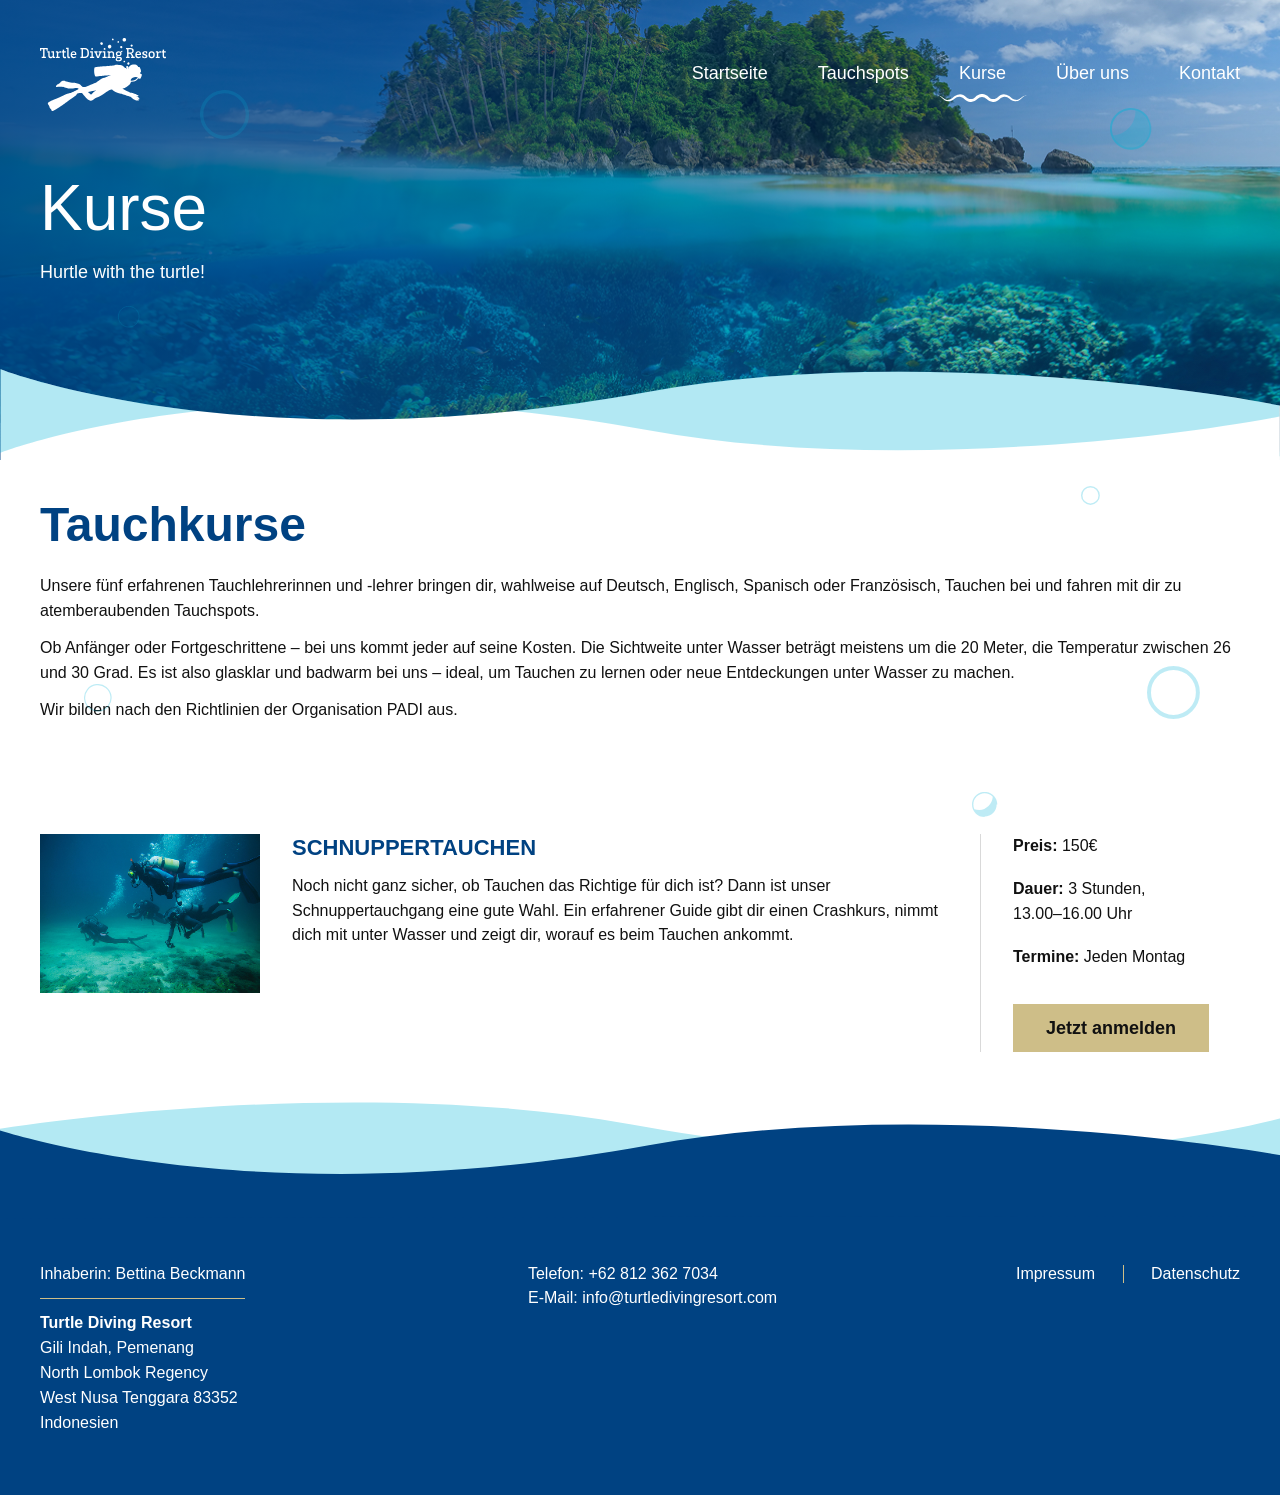
==== kurse.html @ 562fc9d9 "Build kurse page layout and course cards" ====
<!doctype html>
<html lang="de">
  <head>
    <meta charset="UTF-8" />
    <meta name="viewport" content="width=device-width, initial-scale=1.0" />
    <title>Turtle Diving Resort</title>
    <link rel="stylesheet" href="styles.css" />
  </head>
  <body>
    <header class="sticky-header">
  <div class="container">
    <a class="logo" href="index.html">
      <img src="assets/icons/sticky-logo.svg" alt="Turtle Diving Resort">
    </a>

    <nav>
  <ul>
    <li><a href="index.html">Startseite</a></li>
    <li><a href="tauchspots.html">Tauchspots</a></li>
    <li><a href="kurse.html" class="active">Kurse</a></li>
    <li><a href="ueber-uns.html">Über uns</a></li>
    <li><a href="kontakt.html">Kontakt</a></li>
  </ul>
</nav>
  </div>
</header>
    <div class="bubble-layer">
     <img src="assets/svg/bubble-1.svg" class="bubble bubble-1" alt="">
     <img src="assets/svg/bubble-2.svg" class="bubble bubble-2" alt="">
     <img src="assets/svg/bubble-3.svg" class="bubble bubble-3" alt="">
     <img src="assets/svg/bubble-4.svg" class="bubble bubble-4" alt="">
     <img src="assets/svg/bubble-5.svg" class="bubble bubble-4" alt="">
     
     <img src="assets/svg/bubble-6.svg" class="bubble bubble-6" alt="">
     <img src="assets/svg/bubble-7.svg" class="bubble bubble-7" alt="">
     <img src="assets/svg/bubble-8.svg" class="bubble bubble-8" alt="">
    </div>
    <header class="site-header">
      <a class="logo" href="#top" aria-label="Turtle Diving Resort Startseite">
        <img src="assets/icons/Logo.svg" alt="Turtle Diving Resort" />
      </a>
      <nav class="main-nav" aria-label="Hauptnavigation">
  <a href="index.html">Startseite</a>
  <a href="tauchspots.html">Tauchspots</a>
  <a class="active" href="kurse.html">Kurse</a>
  <a href="ueber-uns.html">Über uns</a>
  <a href="kontakt.html">Kontakt</a>
</nav>
    </header>

    <main id="top">
      <section class="subpage-hero" aria-labelledby="hero-title">

  <div class="container subpage-hero-content">
    <h1>Kurse</h1>

    <p>
      Hurtle with the turtle!
    </p>
  </div>

  <img
    class="subpage-hero-wave"
    src="assets/icons/hero.wave_tauchspots.svg"
    alt=""
    aria-hidden="true"
  >

</section>

<section class="kurse-intro section">
  <div class="container">

   <h2>
  Tauch<span class="semi-bold">kurse</span>
</h2>

    <p>
      Unsere fünf erfahrenen Tauchlehrerinnen und -lehrer bringen dir,
      wahlweise auf Deutsch, Englisch, Spanisch oder Französisch,
      Tauchen bei und fahren mit dir zu atemberaubenden Tauchspots.
    </p>

    <p>
      Ob Anfänger oder Fortgeschrittene – bei uns kommt jeder auf seine
      Kosten. Die Sichtweite unter Wasser beträgt meistens um die 20 Meter,
      die Temperatur zwischen 26 und 30 Grad. Es ist also glasklar und
      badwarm bei uns – ideal, um Tauchen zu lernen oder neue Entdeckungen
      unter Wasser zu machen.
    </p>

    <p>
      Wir bilden nach den Richtlinien der Organisation PADI aus.
    </p>

  </div>
</section>

<section class="kurse-list section">
  <div class="container">

    <section class="course-card">

      <div class="course-image">
        <img src="assets/images/kurse-Schnuppertauchen.jpg" alt="Schnuppertauchen">
      </div>

      <div class="course-content">
        <h3>SCHNUPPERTAUCHEN</h3>

        <p>
          Noch nicht ganz sicher, ob Tauchen das Richtige für dich ist?
          Dann ist unser Schnuppertauchgang eine gute Wahl. Ein erfahrener
          Guide gibt dir einen Crashkurs, nimmt dich mit unter Wasser und
          zeigt dir, worauf es beim Tauchen ankommt.
        </p>
      </div>

      <div class="course-meta">
        <p><strong>Preis:</strong> 150€</p>
        <p><strong>Dauer:</strong> 3 Stunden,<br>13.00–16.00 Uhr</p>
        <p><strong>Termine:</strong> Jeden Montag</p>

        <a class="button" href="#formular">
          Jetzt anmelden
        </a>
      </div>

    </section>

  </div>
</section>

    <footer class="site-footer subpage-footer">
      <div class="container footer-grid">
        <div>
          <p class="footer-owner">Inhaberin: Bettina Beckmann</p>
          <p><strong>Turtle Diving Resort</strong><br />Gili Indah, Pemenang<br />North Lombok Regency<br />West Nusa Tenggara 83352<br />Indonesien</p>
        </div>
        <div>
          <p>Telefon: +62 812 362 7034</p>
          <p>E-Mail: info@turtledivingresort.com</p>
        </div>
        <nav aria-label="Rechtliches">
          <a href="#top">Impressum</a>
          <a href="#top">Datenschutz</a>
        </nav>
        </div>
    </footer>
    <script src="main.js"></script>
  </body>
</html>
---- styles.css ----
:root {
  --blue: #004282;
  --deep-blue: #003166;
  --water: #00b7cd;
  --sand: #cebe88;
  --light: #f8f8f8;
  --text: #111111;
  --muted: #5d6670;
  --max: 1200px;
  --section: clamp(72px, 9vw, 116px);
}

* {
  box-sizing: border-box;
}

html {
  scroll-behavior: smooth;
}

body {
  margin: 0;
  color: var(--text);
  font-family: Inter, Arial, Helvetica, sans-serif;
  font-size: 16px;
  line-height: 1.55;
  background: #ffffff;
}

.sticky-header {
  position: fixed;
  top: -120px;
  left: 0;
  width: 100%;
  background: #ffffff;
  box-shadow: 0 4px 20px rgba(0, 0, 0, 0.08);
  z-index: 9999;
  transition: top 0.4s ease;
}

.sticky-header.show {
  top: 0;
}

.sticky-header .container {
  display: flex;
  justify-content: space-between;
  align-items: center;
  height: 85px;
  max-width: 1200px;
  margin: 0 auto;
  padding: 0 2rem;
}

.sticky-header .logo {
  display: flex;
  align-items: center;
  width: 120px;
  min-width: 120px;
}

.sticky-header .logo img {
  display: block;
  width: 120px;
  height: auto;
  filter: none;
}

.sticky-header nav ul {
  display: flex;
  align-items: center;
  gap: 4rem;
  list-style: none;
  margin: 0;
  padding: 0;
}

.sticky-header nav a {
  position: relative;
  text-decoration: none;
  color: #004b93;
  font-size: 1.1rem;
}

.sticky-header nav a.active::after {
  content: "";
  position: absolute;
  left: 50%;
  bottom: -18px;
  width: 90px;
  height: 8px;
  transform: translateX(-50%);
  background-image: url("assets/icons/wave_sticky_menu.svg");
  background-repeat: no-repeat;
  background-position: center;
  background-size: contain;
}
img {
  display: block;
  max-width: 100%;
}

a {
  color: inherit;
  text-decoration: none;
}

h1,
h2,
h3,
p {
  margin: 0;
}

h1 {
  color: #ffffff;
  font-size: clamp(42px, 7vw, 64px);
  font-weight: 400;
  line-height: 1.2;
  max-width: 640px;
}

h1 strong {
  font-weight: 800;
}

h2 {
  color: var(--blue);
  font-size: clamp(32px, 5vw, 48px);
  line-height: 1.05;
  margin-bottom: 18px;
}

h3 {
  color: var(--blue);
  font-size: 22px;
  line-height: 1.25;
  text-transform: uppercase;
}

.keep-regular {
  font-weight: 400;
}

.container {
  width: min(var(--max), calc(100% - 40px));
  margin-inline: auto;
}

.intro-content {
  max-width: 1200px;
}

.intro-content p {
  max-width: 820px;
}

.section {
  padding-block: 80px;
}

.nature {
  margin-top: 80px;
}

.nature-content {
  align-items: flex-start;
  gap: 48px;
}


.section-lead {
  max-width: 792px;
  margin-bottom: 32px;
  font-size: 18px;
  line-height: 1.45;
}

.button,
.small-button {
  display: inline-flex;
  min-height: 48px;
  align-items: center;
  justify-content: center;
  border: 0.75px solid transparent;
  background: var(--sand);
  color: #111111;
  cursor: pointer;
  font: 700 18px/1 Inter, Arial, sans-serif;
  padding: 14px 32px;
  transition: background-color 0.3s ease, transform 0.2s ease, border-color 0.2s ease;
}

.small-button {
  min-height: 48px;
  font-size: 18px;
  padding-inline: 32px;
}

.button:hover,
.small-button:hover {
  background-color: #17b4d6;
}

.button:active,
.small-button:active {
  background-color: #ffffff;
  border-color: #000000;
  transform: scale(0.98);
}

.centered {
  display: flex;
  justify-content: center;
  margin-top: 32px;
}

.site-header {
  position: absolute;
  top: 0;
  left: 0;
  z-index: 20;
  display: flex;
  width: 100%;
  min-height: 124px;
  align-items: flex-start;
  justify-content: space-between;
  padding: 38px max(24px, calc((100vw - var(--max)) / 2)) 0;
  background: transparent;
}

.logo img {
  width: 126px;
  height: auto;
  filter: brightness(0) invert(1);
}

.main-nav {
  display: flex;
  align-items: center;
  gap: clamp(18px, 4vw, 50px);
  color: #ffffff;
  font-size: 18px;
  line-height: 1;
  white-space: nowrap;
  padding-top: 26px;
}

.main-nav a {
  position: relative;
  display: inline-flex;
  justify-content: center;
  padding-bottom: 20px;
}

.main-nav a.active::after {
  content: "";
  position: absolute;
  bottom: 0;
  left: 50%;
  width: 90px;
  height: 8px;
  background: url("assets/icons/Startseite_menu_wave_long.svg") center / contain no-repeat;
  transform: translateX(-50%);
}

.hero {
  position: relative;
  height: 860px;
  display: grid;
  align-items: start;
  overflow: hidden;
  background: #ffffff;
}

.hero-back-wave,
.hero-video-shape {
  position: absolute;
  top: -90px;
  left: 0;
  width: 100%;
  height: calc(100% + 90px);
}

.hero-back-wave {
  z-index: 0;
  transform: translateY(-19px);
}

.hero-video-shape {
  z-index: 1;
}

.hero-video {
  width: 100%;
  height: 100%;
  object-fit: cover;
  object-position: center center;
}

.hero-video-overlay {
  position: absolute;
  inset: 0;
  background:
    linear-gradient(90deg, rgba(0, 44, 96, 0.9) 0%, rgba(0, 82, 157, 0.56) 48%, rgba(0, 55, 104, 0.18) 100%),
    linear-gradient(180deg, rgba(0, 25, 62, 0.26) 0%, rgba(0, 61, 128, 0.06) 38%, rgba(0, 56, 116, 0.78) 100%);
}

.hero-content {
  position: relative;
  z-index: 2;
  padding-top: 350px;
  padding-bottom: 0;
}

.hero-content p {
  max-width: 600px;
  margin: 10px 0 34px;
  color: #ffffff;
  font-size: 18px;
  line-height: 1.45;
}

#hero-title {
  font-weight: 400;
}

#hero-title .semi-bold {
  font-weight: 600;
}

.intro {
  padding-top: 54px;
}

.intro.section {
  padding-bottom: 0px;
}

.intro p + p {
  margin-top: 22px;
}

.nature {
  padding-top: 40px;
  position: relative;
  background: var(--light);
  overflow: hidden;
}

.nature-image {
  height: 378px;
}

.nature-image img {
  width: 100%;
  height: 100%;
  object-fit: cover;
}

.nature-content {
  display: grid;
  grid-template-columns: 168px minmax(0, 690px);
  gap: 36px;
  align-items: center;
  padding-block: 40px 60px;
}

.nature-content p span {
  font-weight: 600;
}

.nature-content p + p {
  margin-top: 32px;
}

.nature-content h2 {
  font-weight: 400;
}

.nature-content h2 span {
  font-weight: 600;
}

.nature-coral {
  position: absolute;
  right: 0px;
  top: 0px;

  width: 250px;
  height: auto;
  z-index: 3;
}

.turtle-badge {
  display: grid;
  width: 170px;
  height: 170px;
  place-items: center;
  border-radius: 50%;
  background: #00B4D8;
}

.turtle-badge img {
  width: 112px;
  height: auto;
  object-fit: contain;
}

.feature-band {
  position: relative;
  width: 100vw;
  height: 550px;
  overflow: visible;
}

.feature-band img {
  width: 100%;
  height: 100%;
  object-fit: cover;
  object-position: center -500px;
}

.feature-band:before {
  content: "";
  position: absolute;
  left: 0;
  top: -100px;
  width: 100%;
  height: 220px;

  background: url(assets/icons/wave-peudo.svg)
    center bottom / 100% 100% no-repeat;

  z-index: 2;
}

.feature-band::after {
  content: "";
  position: absolute;
  inset: 0;

  background: linear-gradient(
    90deg,
    rgba(0, 199, 255, 0.92) 0%,
    rgba(0, 199, 255, 0.75) 35%,
    rgba(0, 199, 255, 0.35) 60%,
    rgba(0, 199, 255, 0) 100%
  );

  z-index: 1;
}

.feature-slider {
  position: absolute;
  inset: 0;
  isolation: isolate;
  width: 100%;
  height: 100%;
}
.feature-slider img {
  position: absolute;
  inset: 0;

  width: 100%;
  height: 100%;

  object-fit: cover;
  object-position: center -500px;

  opacity: 0;
  transition: opacity 0.8s ease;

  display: block;
}

.feature-slider img.active {
  opacity: 1;
}

.feature-overlay {
  position: absolute;
  inset: 0;
  z-index: 1;

}

.feature-copy {
  padding-top: 40px;
  position: absolute;
  inset: 0;
  z-index: 3;

  display: flex;
  flex-direction: column;
  align-items: flex-start;
  justify-content: center;
}

.feature-copy h2 {
  max-width: 700px;
  color: #FFF;
  font-family: Inter, sans-serif;
  font-size: 50px;
  font-style: normal;
  font-weight: 400;
  line-height: 64px;
  margin-bottom: 30px;
}

.feature-copy h2 span {
  font-weight: 600;
}

.slider-arrow {
  position: absolute;
  top: 50%;
  transform: translateY(-50%);
  z-index: 4;

  background: none;
  border: none;
  padding: 0;
  cursor: pointer;
}

.slider-arrow-left {
  left: 300px;
}

.slider-arrow-right {
  right: 300px;
}
.slider-arrow-right svg {
  transform: rotate(180deg);
}

.slider-arrow svg path:first-child {
  transition: fill-opacity 0.3s ease;
}

.slider-arrow:hover svg path:first-child {
  fill-opacity: 1;
}
.slider-dots {
  position: absolute;
  bottom: 50px;
  left: 50%;
  transform: translateX(-50%);
  z-index: 4;

  display: flex;
  gap: 10px;
}

.slider-dots span {
  width: 10px;
  height: 10px;
  border-radius: 50%;
  background: #ffffff;
}

.slider-dots span.active {
  background: #00C7FF;
}

.spots {
  background: #ffffff;
}

.spot-grid {
  display: grid;
  grid-template-columns: repeat(6, 1fr);
  gap: 12px;
}

.spot-card {
  position: relative;
  min-height: 374px;
  grid-column: span 2;
  overflow: hidden;
}

.spot-card.wide {
  grid-column: span 3;
}

.spot-card img {
  width: 100%;
  height: 100%;
  min-height: 374px;
  object-fit: cover;
}

.spot-card::after {
  content: "";
  position: absolute;
  inset: 0;
  background: linear-gradient(
    180deg,
    rgba(0, 66, 130, 0) 20%,
    rgba(0, 66, 130, 0.94) 96%
  );
  transition: background 0.8s cubic-bezier(0.22, 1, 0.36, 1);
}

.spot-card:hover::after {
  background: linear-gradient(
    180deg,
    rgba(0, 66, 130, 0.10) 0%,
    rgba(0, 66, 130, 0.70) 55%,
    rgba(0, 66, 130, 0.98) 100%
  );
}

.spot-card div {
  position: absolute;
  z-index: 1;
  right: 24px;
  bottom: 24px;
  left: 24px;
}

.spot-card h3 {
  color: #ffffff;
  margin-bottom: 16px;
}

.spot-description {
  color: #ffffff;
  font-size: 18px;
  opacity: 0;
  max-height: 0;
  overflow: hidden;
  margin: 0;
  line-height: 1.5;
  transition: opacity 0.35s ease, max-height 0.35s ease, margin 0.35s ease;
}

.spot-card:hover .spot-description {
  opacity: 1;
  max-height: 120px;
  margin: 0 0 16px;
}

.spot-card h3 {
  transition: margin-bottom 0.35s ease;
}

.spot-card:hover h3 {
  margin-bottom: 12px;
}

.courses {
  position: relative;
  overflow: visible;
  background: linear-gradient(
    to bottom,
    #00b4d8 -40%,
    #53cde4 0%,
    #a9e5ef 25%,
    #dff4f8 50%,
    #f8f8f8 100%
  );
}

.courses > .container:first-child {
  padding-top: 60px;
}

.courses::before {
  content: "";
  position: absolute;
  left: 0;
  top: -100px;
  width: 100%;
  height: 220px;
  background-image: url("./assets/icons/wave-peudo-kurse.svg");
  background-repeat: no-repeat;
  background-position: center bottom;
  background-size: 100% 100%;
  z-index: 10;
  pointer-events: none;
}

.two-column {
  display: grid;
  grid-template-columns: 520px 1fr;
  gap: 38px;
  align-items: start;
  margin-bottom: 70px;
}

.course-photo img {
  width: 100%;
  height: 309.47px;
  object-fit: cover;
  display: block;
}

.course-highlight {
  font-weight: 500;
}

.eyebrow {
  color: var(--blue);
  font-size: 18px;
  font-weight: 700;
  text-transform: uppercase;
  margin-bottom: 12px;
}

.course-intro p:not(.eyebrow) {
  margin-bottom: 24px;
}

.course-list {
  display: grid;
  gap: 0;
}

.course-row {
  display: grid;
  grid-template-columns: 110px minmax(220px, 1fr) minmax(300px, 1.35fr) auto;
  gap: 22px;
  align-items: center;
  min-height: 120px;
  border-bottom: 2px solid #d8d8d8;
  padding: 22px 0;
}

.course-row img {
  width: 94px;
  max-height: 100px;
  object-fit: contain;
}

.course-row dl {
  display: grid;
  gap: 3px;
  margin: 0;
}

.course-row dl div {
  display: grid;
  grid-template-columns: 82px 1fr;
  gap: 8px;
}

.course-row dt {
  color: var(--blue);
  font-weight: 700;
}

.course-row dd {
  margin: 0;
}

.booking {
  position: relative;
  overflow: visible;
  background-color: #ffffff;
}

.booking::after {
  content: "";
  position: absolute;
  right: -180px;
  top: 60px;
  width: 580px;
  height: 580px;
  background: url("./assets/icons/Coral_buchen.svg") no-repeat center;
  background-size: contain;
  transform: rotate(-15deg);
  pointer-events: none;
}

.form-grid,
.contact-form {
  display: grid;
  grid-template-columns: repeat(2, minmax(0, 384px));
  gap: 28px 16px;
  margin-top: 30px;
}

label {
  display: grid;
  gap: 8px;
  color: #111111;
  font-size: 16px;
  font-weight: 400;
}

input,
select,
textarea {
  width: 100%;
  min-height: 44px;
  padding: 10px 14px;
  border: none;
  background: #e9e9e9;
  color: #111111;
  font: inherit;
  box-sizing: border-box;
}

select {
  appearance: none;
  -webkit-appearance: none;
  -moz-appearance: none;

  background-color: #e9e9e9;
  background-image: url("./assets/svg/dropdown.svg");
  background-repeat: no-repeat;
  background-position: right 20px center;
  background-size: 12px;

  padding-right: 48px;
}

textarea {
  min-height: 140px;
  resize: vertical;
}

.full {
  grid-column: 1 / -1;
}

.checkbox {
  display: grid;
  grid-template-columns: 24px 1fr;
  gap: 12px;
  align-items: start;
  color: #111111;
  font-size: 16px;
  font-weight: 400;
  line-height: 1.5;
  max-width: 820px;
}

.checkbox input {
  appearance: none;
  -webkit-appearance: none;

  width: 24px;
  height: 24px;
  min-width: 24px;
  min-height: 24px;
  margin: 0;
  padding: 0;

  background: #e9e9e9;
  border: none;
  box-sizing: border-box;
  cursor: pointer;
  position: relative;
}

.checkbox input:checked::after {
  content: "✓";
  position: absolute;
  inset: 0;
  display: flex;
  align-items: center;
  justify-content: center;
  color: #111111;
  font-size: 16px;
  font-weight: 700;
}

.booking .button {
  min-height: 48px;
  padding: 12px 24px;
  font-size: 18px;
  width: fit-content;
}

.about {
  padding-bottom: 120px;
  background: linear-gradient(
    180deg,
    #F8F8F8 0%,
    #F8F8F8 35%,
    #DFF4F8 60%,
    #A9E5EF 85%,
    #53CDE4 100%
  );
}

.about-grid {
  display: grid;
  grid-template-columns: repeat(3, 1fr);
  gap: 15px;
}

.about article {
  display: grid;
  gap: 14px;
}

.about img {
  width: 100%;
  aspect-ratio: 322 / 165;
  object-fit: cover;
}

.about h3 {
  font-size: 18px;
  line-height: 1.45;
}

.about a:not(.button) {
  color: var(--blue);
  font-weight: 700;
}

.about article {
  display: flex;
  flex-direction: column;
}

.about article h3 {
  min-height: 18px;
}

.about .centered {
  margin-top: 60px;
}

.learn-more,
.learn-more:visited {
  color: var(--blue) !important;
  font-weight: 700;
  display: inline-flex;
  align-items: center;
  gap: 8px;
  transition: color 0.3s ease;
}

.learn-more:hover,
.learn-more:focus {
  color: #111111 !important;
}

.learn-more::after {
  content: "";
  width: 16px;
  height: 16px;
  background: url("./assets/svg/arrow-right.svg")
    center / contain no-repeat;
  flex-shrink: 0;
  transition: filter 0.3s ease;
}

.learn-more:hover::after {
  filter: brightness(0);
}

.contact {
  padding-top: 60px;
  padding-bottom: 140px;
  position: relative;
  overflow: visible;
  text-align: center;
  background: #ffffff;
}


.contact .container {
  position: relative;
  z-index: 4;
}
.contact::before {
  content: "";
  position: absolute;
  left: 0;
  top: -120px;
  width: 100%;
  height: 220px;

  background: url("./assets/icons/wave-peudo-kontakt.svg")
    center bottom / 100% 100% no-repeat;

  z-index: 1;
  pointer-events: none;
}

.contact .section-lead {
  max-width: none;
  width: 100%;
  margin: 0 0 32px;
}

.contact-layout {
  display: grid;
  grid-template-columns: 1fr 320px;
  gap: 20px;
  align-items: start;
  text-align: left;
}

.contact-form {
  display: grid;
  grid-template-columns: repeat(2, 1fr);
  gap: 16px 20px;
  margin-top: 0px;
}

.contact-form textarea {
  min-height: 193px;
  resize: vertical;
}

.contact-data {
  display: grid;
  gap: 32px;
  padding: 28px 24px;
  background: #e9e9e9;
  font-style: normal;
  align-self: start;
}

.contact-data p {
  display: flex;
  align-items: flex-start;
  gap: 16px;
  margin: 0;
}

.contact-data strong {
  display: block;
  color: #111111;
  font-weight: 700;
  margin-bottom: 4px;
}

.contact-data p:nth-child(1)::before {
  content: "";
  width: 28px;
  height: 28px;
  flex-shrink: 0;
  background: url("./assets/icons/location.svg") center/contain no-repeat;
}

.contact-data p:nth-child(2)::before {
  content: "";
  width: 28px;
  height: 28px;
  flex-shrink: 0;
  background: url("./assets/icons/call.svg") center/contain no-repeat;
}

.contact-data p:nth-child(3)::before {
  content: "";
  width: 28px;
  height: 28px;
  flex-shrink: 0;
  background: url("./assets/icons/email.svg") center/contain no-repeat;
}

.contact-submit {
  grid-column: 1 / -1;
  display: flex;
  justify-content: center;
  width: 100%;
  transform: translateX(160px);
}

.contact-submit .button {
  min-height: auto;
  padding: 14px 32px;
  width: auto;
}


.site-footer {
  position: relative;
  overflow: visible;
  background: var(--blue);
  color: #ffffff;
  padding: 82px 0 60px;
}

/* Front wave */
.site-footer::before {
  content: "";
  position: absolute;
  top: -120px;
  left: -2%;
  width: 104%;
  height: 220px;

  background-image: url("./assets/icons/wave-peudo-footer.svg");
  background-repeat: no-repeat;
  background-position: center bottom;
  background-size: 100% 100%;

  z-index: 1;
  pointer-events: none;
}

/* Back wave */
.site-footer::after {
  content: "";
  position: absolute;
  left: -5%;
  top: -150px;
  width: 110%;
  height: 240px;

  background-image: url("./assets/icons/wave-peudo-footer-back.svg");
  background-repeat: no-repeat;
  background-position: center bottom;
  background-size: 100% 100%;

  z-index: 0;
  pointer-events: none;
}

/* Footer content above waves */
.site-footer > * {
  position: relative;
  z-index: 2;
}

.footer-grid {
  display: grid;
  grid-template-columns: 1.2fr 1.2fr auto;
  gap: 48px;
  align-items: start;
}

.footer-grid > div,
.footer-grid nav {
  align-self: start;
}

.footer-grid nav {
  display: flex;
  gap: 28px;
  justify-self: end;
  margin-top: 0;
  padding-top: 0;
}

.footer-grid nav a + a {
  position: relative;
  padding-left: 28px;
}

.footer-grid nav a + a::before {
  content: "";
  position: absolute;
  left: 0;
  top: 50%;
  width: 1px;
  height: 18px;
  background: #CEBE88;
  transform: translateY(-50%);
}

.footer-owner {
  display: inline-block;
  padding-bottom: 12px;
  margin-bottom: 12px;
  border-bottom: 1px solid #CEBE88;
}

.bubble-layer {
  position: absolute;
  inset: 0;
  z-index: 5;
  pointer-events: none;
  overflow: hidden;
}

.bubble {
  position: absolute;
  opacity: 0.25;
  animation: floatBubble linear infinite;
}

/* Individual bubble positions */

.bubble-1 {
  width: 50px;
  top: 10%;
  opacity: 0.18;
  left: 200px;
  animation-duration: 8s;
  animation-delay: 1s;
}

.bubble-2 {
  width: 22px;
  top: 34%;
  left: 118px;
  animation-duration: 6s;
  animation-delay: 3s;
}

.bubble-3 {
  width: 28px;
  top: 76%;
  left: 84px;
  animation-duration: 7s;
  animation-delay: 2s;
}

.bubble-4 {
  width: 42px;
  top: 12%;
  right: 10%;
  animation-duration: 9s;
  animation-delay: 0s;
}

.bubble-5 {
  width: 96px;
  top: 34%;
  right: -18px;
  animation-duration: 12s;
  animation-delay: 4s;
}

.bubble-6 {
  width: 20px;
  top: 54%;
  right: 14%;
  animation-duration: 5s;
  animation-delay: 1s;
}

.bubble-7 {
  width: 56px;
  top: 74%;
  right: 6%;
  animation-duration: 10s;
  animation-delay: 5s;
}

.bubble-8 {
  width: 26px;
  top: 88%;
  right: 22%;
  animation-duration: 6s;
  animation-delay: 2s;
}

/* Floating animation */

@keyframes floatBubble {
  0% {
    transform: translateY(40px);
    opacity: 0;
  }

  20% {
    opacity: 1;
  }

  100% {
    transform: translateY(-140px);
    opacity: 0;
  }
}

@media (max-width: 900px) {
  .site-header {
    position: static;
    flex-direction: column;
    align-items: flex-start;
    gap: 18px;
  }

  .main-nav {
    width: 100%;
    overflow-x: auto;
    padding-bottom: 6px;
  }

  .hero {
    margin-top: 0;
    height: 670px;
  }

  .nature-content,
  .two-column,
  .contact-layout,
  .footer-grid {
    grid-template-columns: 1fr;
  }

  .spot-grid,
  .about-grid {
    grid-template-columns: 1fr;
  }

  .spot-card,
  .spot-card.wide {
    grid-column: span 1;
  }

  .course-row {
    grid-template-columns: 84px 1fr;
    gap: 16px;
  }

  .course-row dl,
  .course-row .small-button {
    grid-column: 2;
  }

  .form-grid,
  .contact-form {
    grid-template-columns: 1fr;
  }
}

@media (max-width: 560px) {
  .container {
    width: min(100% - 28px, var(--max));
  }

  .hero {
    min-height: 620px;
  }

  .hero-content {
    padding-top: 20px;
  }

  .button,
  .small-button {
    width: 100%;
  }

  .nature-content {
    gap: 24px;
  }

  .course-row {
    grid-template-columns: 1fr;
  }

  .course-row dl,
  .course-row .small-button {
    grid-column: auto;
  }

  .course-row dl div {
    grid-template-columns: 74px 1fr;
  }
}


/* ==========================================================================

TAUCHSPOTS PAGE
   ---------------------------------------------------------
   Hero
   Intro
   Interactive Map
   CTA
   Footer
========================================================================== */

/* ==========================================================================

TEXT WEIGHT HELPERS

========================================================================== */

.keep-regular {
  font-weight: 400;
}

.semi-bold {
  font-weight: 600;
}

.bold {
  font-weight: 700;
}

.extra-bold {
  font-weight: 800;
}

.subpage-hero {
  position: relative;
  height: 460px;
  overflow: hidden;

  background-image:
    linear-gradient(
      90deg,
      rgba(0, 66, 130, 0.85) 0%,
      rgba(0, 66, 130, 0.55) 40%,
      rgba(0, 66, 130, 0.15) 100%
    ),
    url("assets/images/tauchspots-hero.jpg");

  background-size: cover;
  background-position: center;
}



.subpage-hero-content {
  position: relative;
  z-index: 2;
  padding-top: 170px;
}

.subpage-hero-content h1 {
  color: #ffffff;
  margin-bottom: 12px;
}

.subpage-hero-content p {
  color: #ffffff;
  max-width: 600px;
  font-size: 18px;
  line-height: 1.45;
  font-weight: 400;
}

.subpage-hero-wave {
  position: absolute;
  left: 0;
  bottom: -1px;
  width: 100%;
  z-index: 3;
  pointer-events: none;
}

.tauchspots-intro {
  position: relative;
  background: #ffffff;
  padding-top: 40px;
  padding-bottom: 0;
  margin-bottom: 24px;
}

.tauchspots-intro p {
  max-width: 820px;
  font-size: 18px;
  line-height: 1.5;
}

.tauchspots-map {
  margin: 0;
  padding-bottom: 0px;
}

.map-wrapper {
  display: grid;
  grid-template-columns: 58% 42%;
  gap: 0;
}

.map-area {
  position: relative;
}

.tauchspots-map-svg {
  width: 100%;
  display: block;
}

.spot-info-card {
  position: relative;
  background: #f3f3f3;
  padding: 24px;
}

.spot-info-image {
  width: 90px;
  height: 90px;

  border-radius: 50%;
  object-fit: cover;
  display: block;

  margin-top: 0;
  margin-left: 18px;
  margin-bottom: 24px;
}

.spot-number {
  position: absolute;

  top: 16px;
  left: 16px;

  width: 40px;
  height: 40px;

  border-radius: 50%;

  background: #00B4D8;
  color: #ffffff;

  display: flex;
  align-items: center;
  justify-content: center;

  font-size: 20px;
  font-weight: 700;

  z-index: 100;
}

.spot-info-card h3 {
  margin-bottom: 12px;
}

.spot-thumbnails {
  display: grid;
  grid-template-columns: repeat(5, 1fr);
  gap: 10px;
  margin-top: 16px;
}

.thumbnail-card {
  position: relative;
}

.thumbnail-card img {
  width: 100%;
  height: 132px;
  object-fit: cover;
  display: block;
}

.thumbnail-card h3 {
  text-align: center;
  margin-top: 12px;
  font-size: 18px;
}

.thumb-number {
  position: absolute;
  top: 10px;
  left: 10px;

  width: 34px;
  height: 34px;

  border-radius: 50%;
  background: #000;
  color: #fff;

  display: flex;
  align-items: center;
  justify-content: center;
}

.pin {
  position: absolute;
  width: 32px;
  height: auto;
  z-index: 20;
}

.pin-1 {
  top: 10%;
  left: 35%;
}

.pin-2 {
  top: 20%;
  left: 31%;
}

.pin-3 {
  top: 40%;
  left: 7%;
}

.pin-4 {
  top: 75%;
  left: 21%;
}

.pin-5 {
  top: 30%;
  left: 55%;
}

.centered {
  padding-bottom: 180px;
}

.thumbnail-card.active .thumb-number {
  background: #00B4D8;
  color: #ffffff;
}

.pin.active {
  filter: none;
}

.thumb-number {
  background: #000000;
  color: #ffffff;
}

.thumbnail-card.active .thumb-number {
  background: #00B4D8;
  color: #ffffff;
}

/* ==========================================================================
   KURSE
   TAUCHKURSE & ANMELDUNG
   ==========================================================================

   Aufbau:

   1. Subpage Hero
   2. Tauchkurse
   3. Kursübersicht
   4. Kursanmeldung
   5. Footer

   ========================================================================== */

.kurse-intro {
  padding-top: 40px;
  padding-bottom: 20px;
}

.kurse-intro h2 {
  margin-bottom: 24px;
}

.kurse-intro p {
  margin-bottom: 12px;
}

.course-card {
  display: grid;
  grid-template-columns: 220px 1fr 260px;
  gap: 32px;

  align-items: start;

  margin-top: 0;
  margin-bottom: 48px;
}

.course-image img {
  width: 100%;
  display: block;
}

.course-content h3 {
  margin-bottom: 12px;
}

.course-content p {
  margin: 0;
}

.course-meta {
  border-left: 1px solid #d9d9d9;
  padding-left: 32px;
}

.course-meta p {
  margin-bottom: 18px;
}

.course-meta .button {
  margin-top: 16px;
}
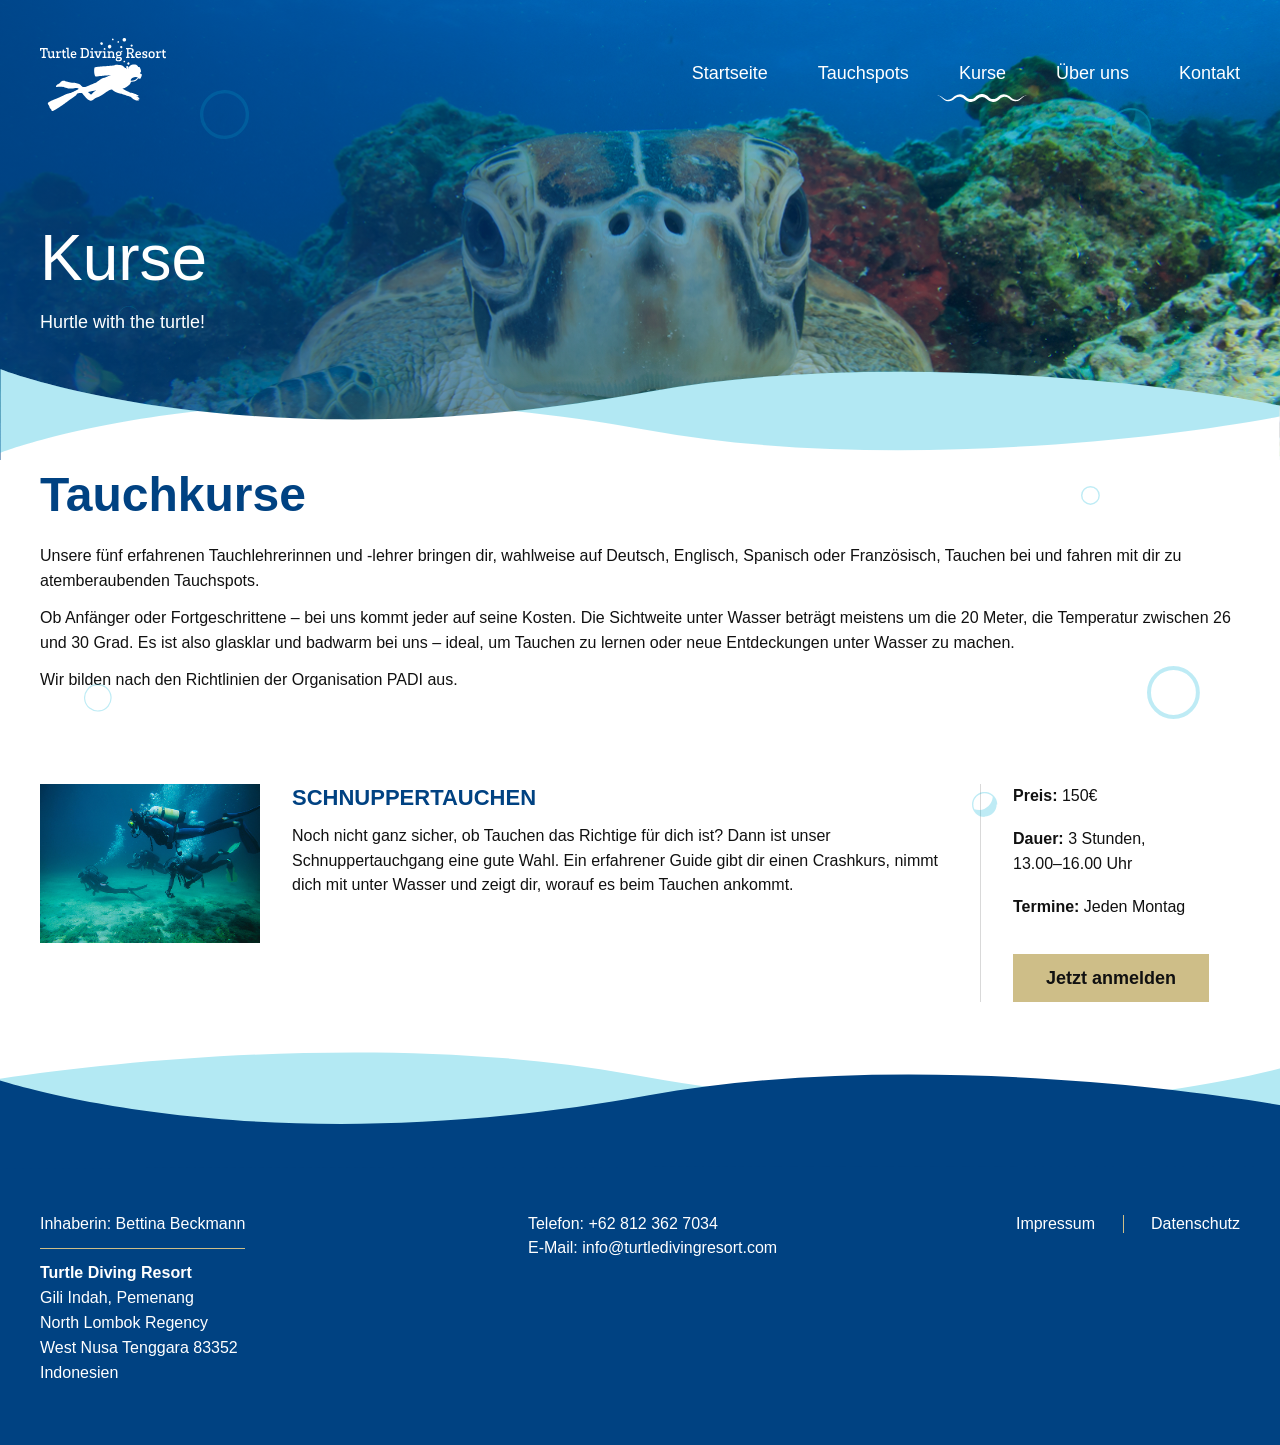
==== commit cd458d88: "Build kurse page hero and course section" ====
--- a/kurse.html
+++ b/kurse.html
@@ -49,9 +49,9 @@
     </header>
 
     <main id="top">
-      <section class="subpage-hero" aria-labelledby="hero-title">
+      <section class="kurse-hero" aria-labelledby="hero-title">
 
-  <div class="container subpage-hero-content">
+  <div class="container kurse-hero-content">
     <h1>Kurse</h1>
 
     <p>
--- a/styles.css
+++ b/styles.css
@@ -1628,9 +1628,56 @@
 
    ========================================================================== */
 
-.kurse-intro {
-  padding-top: 40px;
-  padding-bottom: 20px;
+.kurse-hero {
+  position: relative;
+  height: 460px;
+  overflow: hidden;
+
+  background-image:
+    linear-gradient(
+      90deg,
+      rgba(0, 66, 130, 0.85) 0%,
+      rgba(0, 66, 130, 0.55) 40%,
+      rgba(0, 66, 130, 0.15) 100%
+    ),
+    url("assets/images/kurse-hero-img.jpg");
+
+  background-size: cover;
+  background-position: center;
+}
+
+.kurse-hero-content {
+  position: relative;
+  z-index: 2;
+  padding-top: 220px;
+}
+
+.kurse-hero-content h1 {
+  color: #ffffff;
+  margin-bottom: 12px;
+}
+
+.kurse-hero-content p {
+  color: #ffffff;
+  max-width: 600px;
+
+  font-size: 18px;
+  line-height: 1.45;
+}
+
+.kurse-hero-wave {
+  position: absolute;
+  left: 0;
+  bottom: -1px;
+  width: 100%;
+
+  z-index: 3;
+  pointer-events: none;
+}
+
+   .kurse-intro {
+  padding-top: 10px;
+  padding-bottom: 0px;
 }
 
 .kurse-intro h2 {
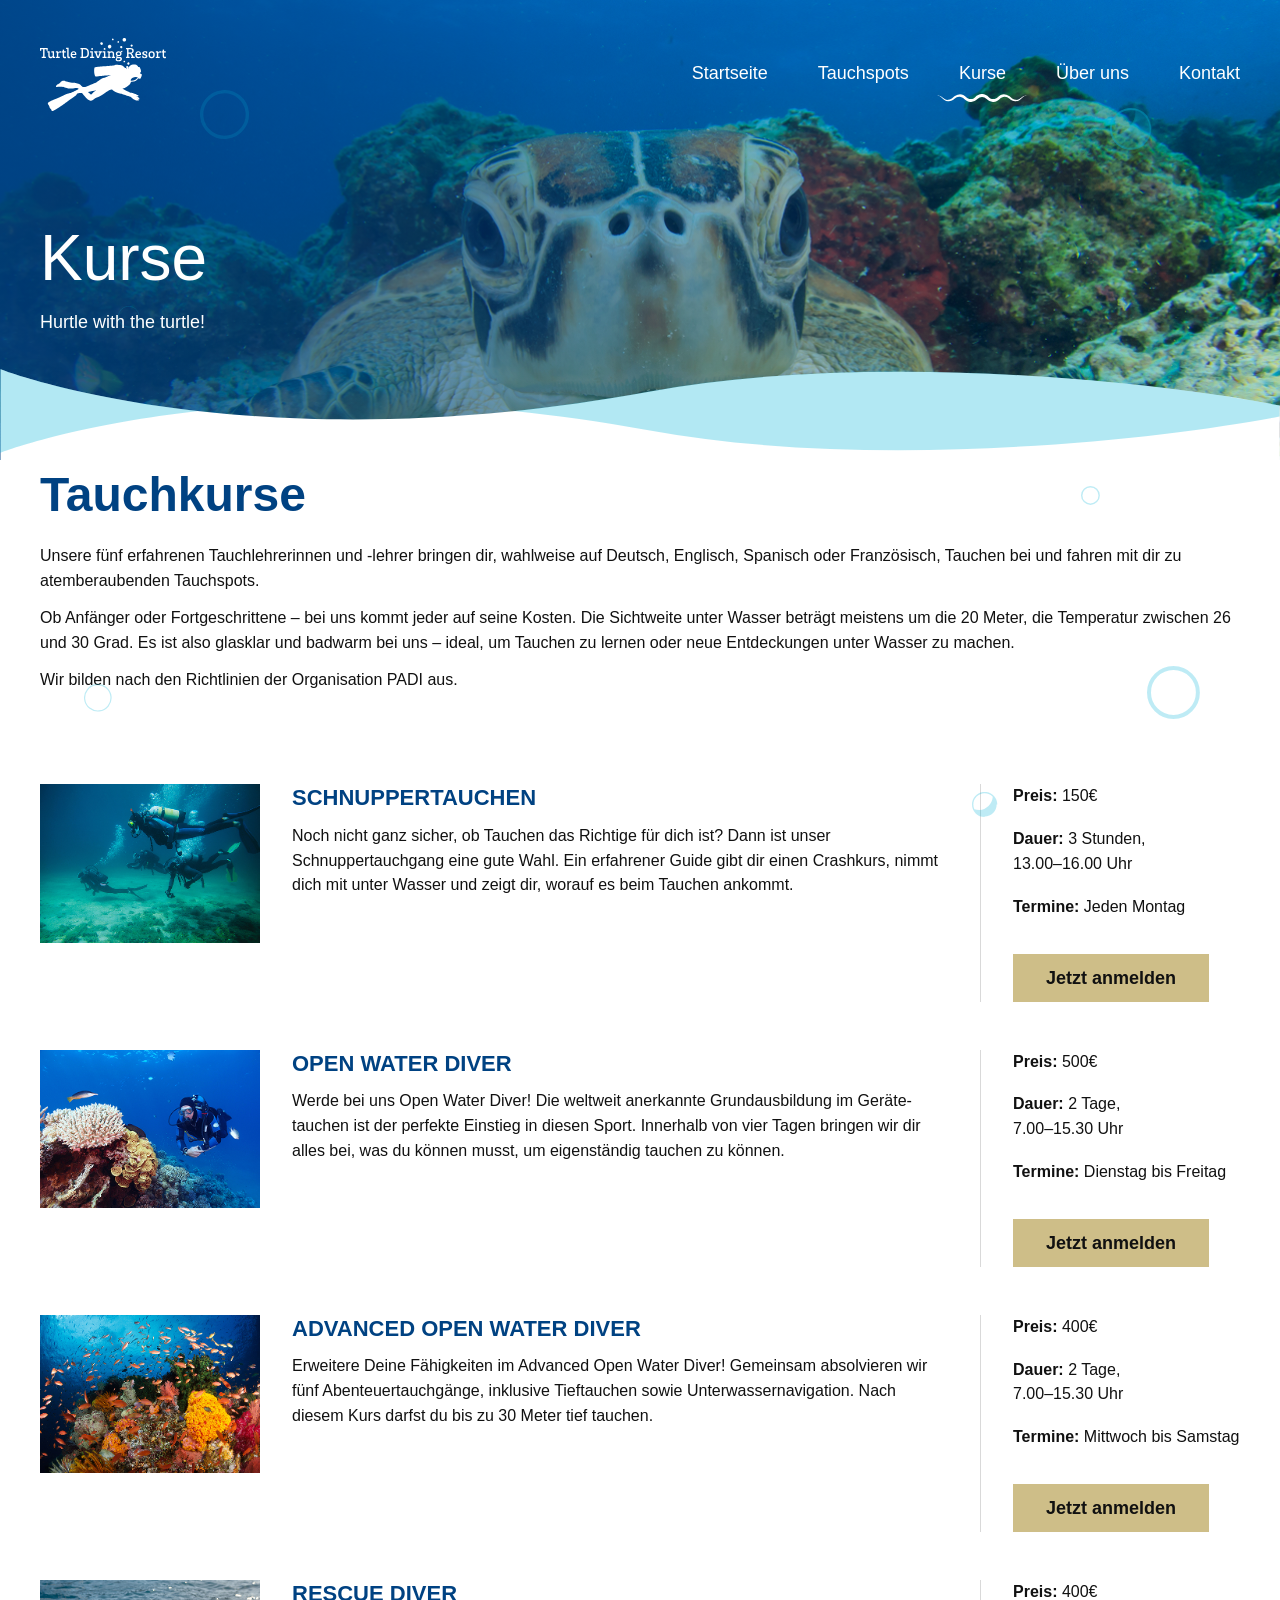
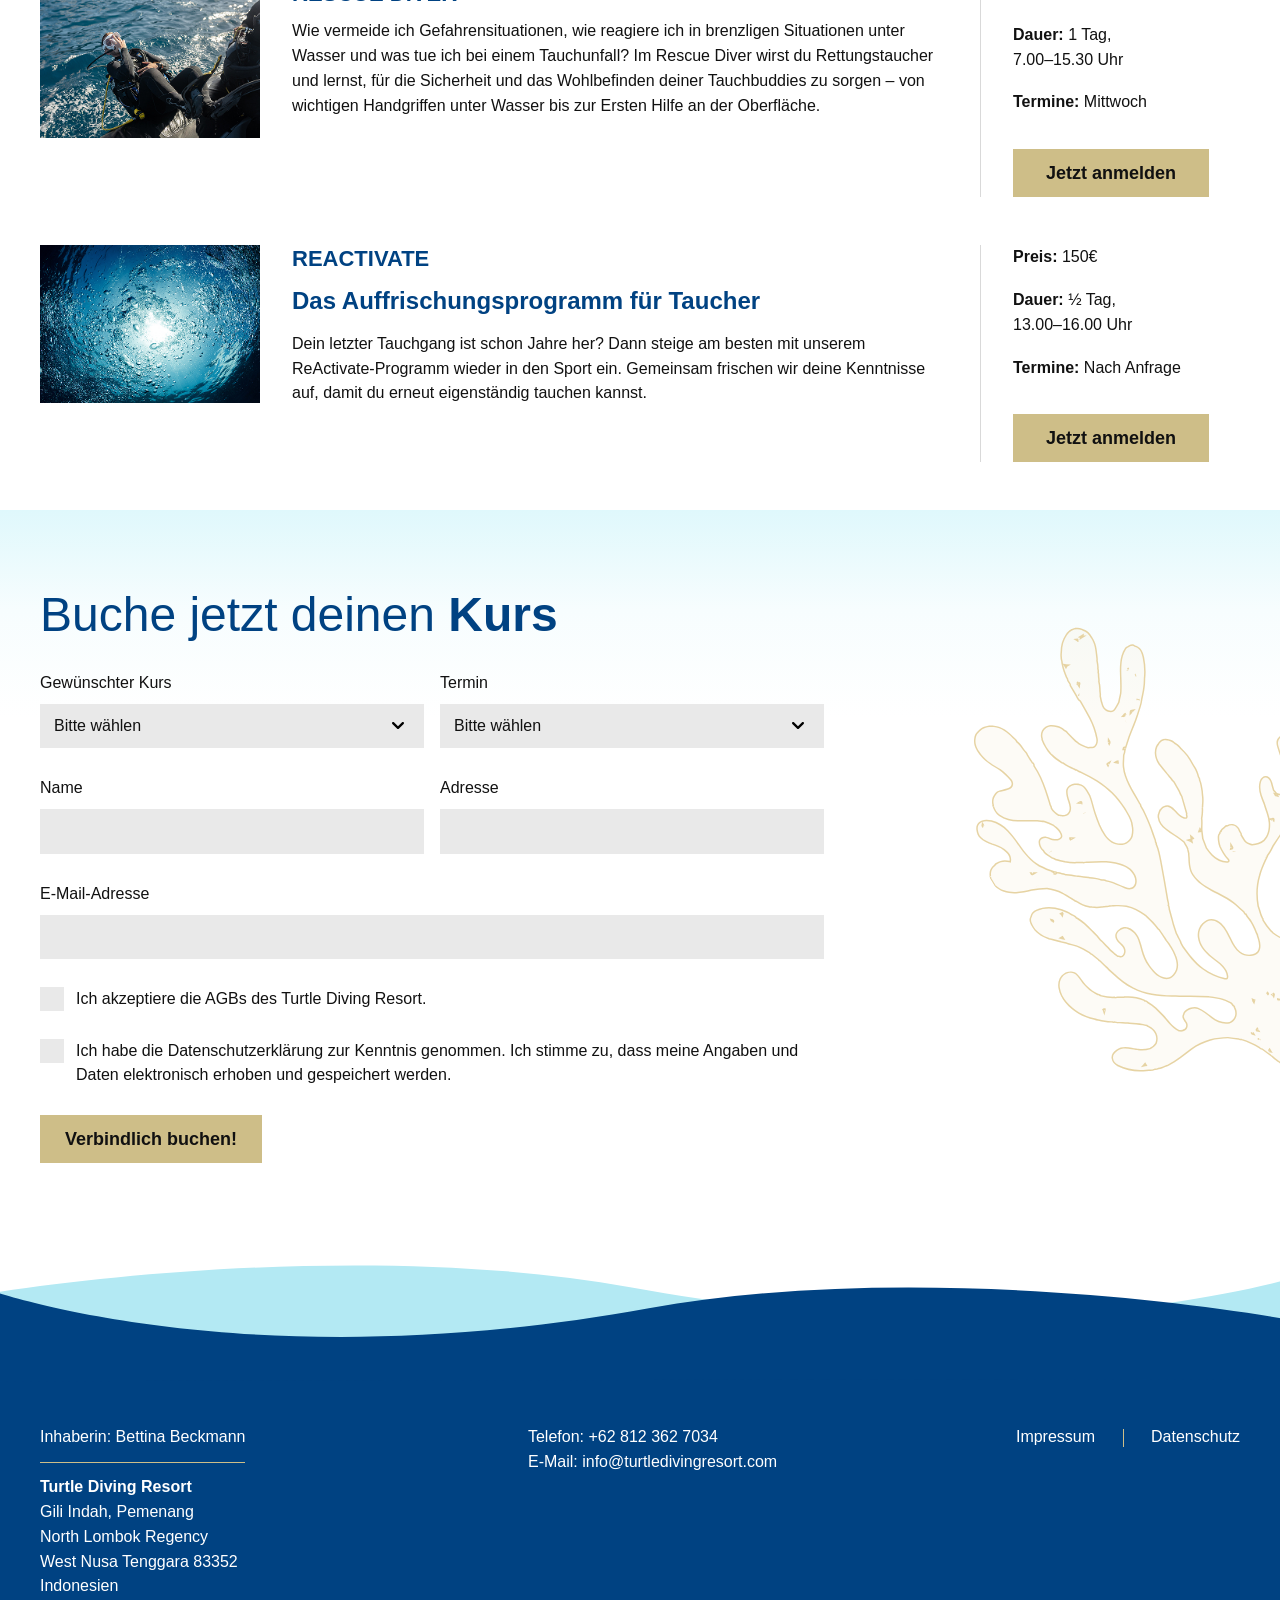
==== commit 4dfed158: "Complete kurse page layout and booking section" ====
--- a/kurse.html
+++ b/kurse.html
@@ -128,8 +128,178 @@
 
     </section>
 
-  </div>
-</section>
+<section class="course-card">
+
+  <div class="course-image">
+    <img src="assets/images/kurse-openwaterdivers.jpg" alt="Open Water Diver">
+  </div>
+
+  <div class="course-content">
+    <h3>OPEN WATER DIVER</h3>
+
+    <p>
+      Werde bei uns Open Water Diver! Die weltweit anerkannte 
+      Grundausbildung im Geräte-tauchen ist der perfekte Einstieg 
+      in diesen Sport. Innerhalb von vier Tagen bringen wir dir 
+      alles bei, was du können musst, um eigenständig tauchen zu können.
+    </p>
+  </div>
+
+  <div class="course-meta">
+    <p><strong>Preis:</strong> 500€</p>
+    <p><strong>Dauer:</strong> 2 Tage,<br>7.00–15.30 Uhr</p>
+    <p><strong>Termine:</strong> Dienstag bis Freitag</p>
+
+    <a class="button" href="#formular">
+      Jetzt anmelden
+    </a>
+  </div>
+
+</section>
+
+<section class="course-card">
+
+  <div class="course-image">
+    <img src="assets/images/kurse-advancedopenwater.jpg" alt="Advanced Open Water Diver">
+  </div>
+
+  <div class="course-content">
+    <h3>ADVANCED OPEN WATER DIVER</h3>
+
+    <p>
+      Erweitere Deine Fähigkeiten im Advanced Open Water Diver! 
+      Gemeinsam absolvieren wir fünf Abenteuertauchgänge, 
+      inklusive Tieftauchen sowie Unterwassernavigation. 
+      Nach diesem Kurs darfst du bis zu 30 Meter tief tauchen.
+    </p>
+  </div>
+
+  <div class="course-meta">
+    <p><strong>Preis:</strong> 400€</p>
+    <p><strong>Dauer:</strong> 2 Tage,<br>7.00–15.30 Uhr</p>
+    <p><strong>Termine:</strong> Mittwoch bis Samstag</p>
+
+    <a class="button" href="#formular">
+      Jetzt anmelden
+    </a>
+  </div>
+
+</section>
+
+<section class="course-card">
+
+  <div class="course-image">
+    <img src="assets/images/kurse-rescue.jpg" alt="Rescue Diver">
+  </div>
+
+  <div class="course-content">
+    <h3>RESCUE DIVER</h3>
+
+    <p>
+      Wie vermeide ich Gefahrensituationen, 
+      wie reagiere ich in brenzligen Situationen 
+      unter Wasser und was tue ich bei einem Tauchunfall? 
+      Im Rescue Diver wirst du Rettungstaucher und lernst, 
+      für die Sicherheit und das Wohlbefinden deiner 
+      Tauchbuddies zu sorgen – von wichtigen Handgriffen 
+      unter Wasser bis zur Ersten Hilfe an der Oberfläche.
+    </p>
+  </div>
+
+  <div class="course-meta">
+    <p><strong>Preis:</strong> 400€</p>
+    <p><strong>Dauer:</strong> 1 Tag,<br>7.00–15.30 Uhr</p>
+    <p><strong>Termine:</strong> Mittwoch</p>
+
+    <a class="button" href="#formular">
+      Jetzt anmelden
+    </a>
+  </div>
+
+</section>
+
+<section class="course-card">
+
+  <div class="course-image">
+    <img src="assets/images/kurse-reactive.jpg" alt="ReActivate">
+  </div>
+
+  <div class="course-content">
+    <h3>REACTIVATE</h3>
+     <h4>Das Auffrischungsprogramm für Taucher</h4>
+    <p>
+      Dein letzter Tauchgang ist schon Jahre her? 
+      Dann steige am besten mit unserem ReActivate-Programm 
+      wieder in den Sport ein. Gemeinsam frischen wir deine 
+      Kenntnisse auf, damit du erneut eigenständig tauchen kannst.
+    </p>
+  </div>
+
+  <div class="course-meta">
+    <p><strong>Preis:</strong> 150€</p>
+    <p><strong>Dauer:</strong> ½ Tag,<br>13.00–16.00 Uhr</p>
+    <p><strong>Termine:</strong> Nach Anfrage</p>
+
+    <a class="button" href="#formular">
+      Jetzt anmelden
+    </a>
+  </div>
+
+</section>
+
+  </div>
+</section>
+
+<section id="buchen" class="booking kurse-booking section">
+        <div class="container">
+          <h2><span class="keep-regular">Buche jetzt deinen</span> Kurs</h2>
+          <form class="form-grid">
+            <label>
+              <span>Gewünschter Kurs</span>
+              <select>
+                <option>Bitte wählen</option>
+                <option>Schnuppertauchen</option>
+                <option>Open Water Diver</option>
+                <option>Advanced Open Water Diver</option>
+                <option>Rescue Diver</option>
+              </select>
+            </label>
+            <label>
+              <span>Termin</span>
+              <select>
+                <option>Bitte wählen</option>
+                <option>Montag</option>
+                <option>Dienstag bis Freitag</option>
+                <option>Nach Anfrage</option>
+              </select>
+            </label>
+            <label>
+              <span>Name</span>
+              <input type="text" autocomplete="name" />
+            </label>
+            <label>
+              <span>Adresse</span>
+              <input type="text" autocomplete="street-address" />
+            </label>
+            <label class="full">
+              <span>E-Mail-Adresse</span>
+              <input type="email" autocomplete="email" />
+            </label>
+            <label class="checkbox full">
+              <input type="checkbox" />
+              <span>Ich akzeptiere die AGBs des Turtle Diving Resort.</span>
+            </label>
+            <label class="checkbox full">
+              <input type="checkbox" />
+              <span>
+                Ich habe die Datenschutzerklärung zur Kenntnis genommen. Ich stimme zu,
+                dass meine Angaben und Daten elektronisch erhoben und gespeichert werden.
+              </span>
+            </label>
+            <button class="button" type="submit">Verbindlich buchen!</button>
+          </form>
+        </div>
+      </section>
 
     <footer class="site-footer subpage-footer">
       <div class="container footer-grid">
--- a/styles.css
+++ b/styles.css
@@ -1708,6 +1708,14 @@
   margin-bottom: 12px;
 }
 
+.course-content h4 {
+  margin: 8px 0 16px;
+  font-size: 24px;
+  line-height: 1.3;
+  font-weight: 600;
+  color: #004282;
+}
+
 .course-content p {
   margin: 0;
 }
@@ -1723,4 +1731,22 @@
 
 .course-meta .button {
   margin-top: 16px;
+}
+
+
+.kurse-booking {
+  background: linear-gradient(
+    to bottom,
+    #dff8fc 0%,
+    #f7fdfe 12%,
+    #ffffff 25%
+  );
+}
+
+.kurse-booking {
+  padding-bottom: 180px;
+}
+
+.kurse-list {
+  padding-bottom: 0;
 }
